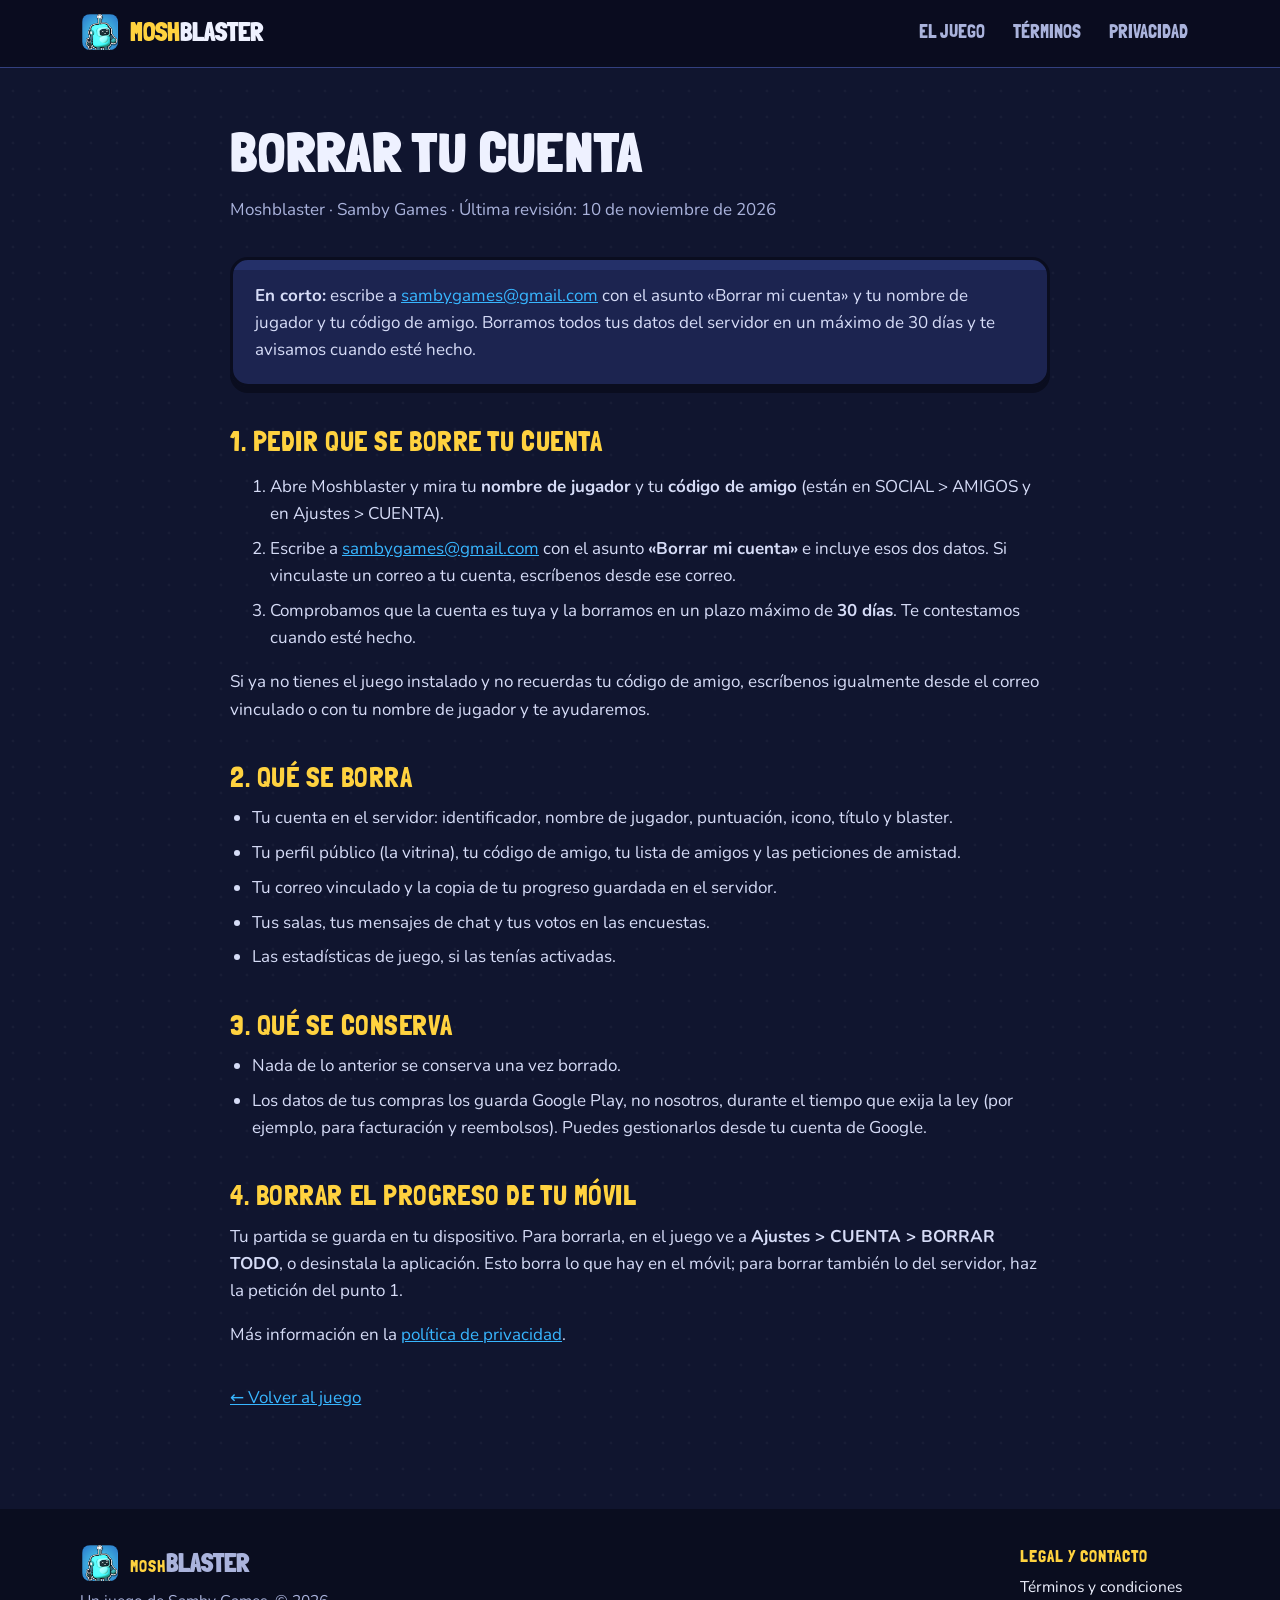
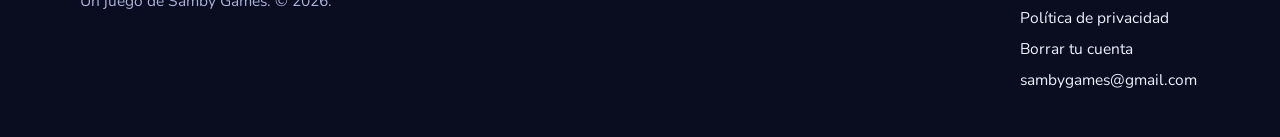
==== borrar-cuenta.html @ 6c648edc "Privacidad al dia y pagina para borrar la cuenta" ====
<!doctype html>
<html lang="es">
<head>
<meta charset="utf-8">
<meta name="viewport" content="width=device-width, initial-scale=1">
<title>Borrar tu cuenta · Moshblaster</title>
<meta name="description" content="Cómo borrar tu cuenta de Moshblaster y los datos asociados.">
<meta name="theme-color" content="#10152f">
<link rel="icon" href="img/favicon.png">
<link rel="preconnect" href="https://fonts.googleapis.com">
<link rel="preconnect" href="https://fonts.gstatic.com" crossorigin>
<link href="https://fonts.googleapis.com/css2?family=Londrina+Solid:wght@400;900&family=Nunito:wght@400;700&display=swap" rel="stylesheet">
<link rel="stylesheet" href="estilo.css">
</head>
<body>

<header class="barra">
  <div class="ancho">
    <a class="marca" href="index.html"><img src="img/favicon.png" alt=""><span><b>MOSH</b>BLASTER</span></a>
    <nav aria-label="Páginas">
      <a href="index.html">El juego</a>
      <a href="terminos.html">Términos</a>
      <a href="privacidad.html">Privacidad</a>
    </nav>
  </div>
</header>

<main class="legal">
  <div class="hoja">
    <h1>Borrar tu cuenta</h1>
    <p class="fecha">Moshblaster · Samby Games · Última revisión: 10 de noviembre de 2026</p>

    <div class="carta resumen">
      <p><b>En corto:</b> escribe a <a href="mailto:sambygames@gmail.com?subject=Borrar%20mi%20cuenta%20de%20Moshblaster">sambygames@gmail.com</a> con el asunto «Borrar mi cuenta» y tu nombre de jugador y tu código de amigo. Borramos todos tus datos del servidor en un máximo de 30 días y te avisamos cuando esté hecho.</p>
    </div>

    <h2>1. Pedir que se borre tu cuenta</h2>
    <ol>
      <li>Abre Moshblaster y mira tu <b>nombre de jugador</b> y tu <b>código de amigo</b> (están en SOCIAL &gt; AMIGOS y en Ajustes &gt; CUENTA).</li>
      <li>Escribe a <a href="mailto:sambygames@gmail.com?subject=Borrar%20mi%20cuenta%20de%20Moshblaster">sambygames@gmail.com</a> con el asunto <b>«Borrar mi cuenta»</b> e incluye esos dos datos. Si vinculaste un correo a tu cuenta, escríbenos desde ese correo.</li>
      <li>Comprobamos que la cuenta es tuya y la borramos en un plazo máximo de <b>30 días</b>. Te contestamos cuando esté hecho.</li>
    </ol>
    <p>Si ya no tienes el juego instalado y no recuerdas tu código de amigo, escríbenos igualmente desde el correo vinculado o con tu nombre de jugador y te ayudaremos.</p>

    <h2>2. Qué se borra</h2>
    <ul>
      <li>Tu cuenta en el servidor: identificador, nombre de jugador, puntuación, icono, título y blaster.</li>
      <li>Tu perfil público (la vitrina), tu código de amigo, tu lista de amigos y las peticiones de amistad.</li>
      <li>Tu correo vinculado y la copia de tu progreso guardada en el servidor.</li>
      <li>Tus salas, tus mensajes de chat y tus votos en las encuestas.</li>
      <li>Las estadísticas de juego, si las tenías activadas.</li>
    </ul>

    <h2>3. Qué se conserva</h2>
    <ul>
      <li>Nada de lo anterior se conserva una vez borrado.</li>
      <li>Los datos de tus compras los guarda Google Play, no nosotros, durante el tiempo que exija la ley (por ejemplo, para facturación y reembolsos). Puedes gestionarlos desde tu cuenta de Google.</li>
    </ul>

    <h2>4. Borrar el progreso de tu móvil</h2>
    <p>Tu partida se guarda en tu dispositivo. Para borrarla, en el juego ve a <b>Ajustes &gt; CUENTA &gt; BORRAR TODO</b>, o desinstala la aplicación. Esto borra lo que hay en el móvil; para borrar también lo del servidor, haz la petición del punto 1.</p>

    <p>Más información en la <a href="privacidad.html">política de privacidad</a>.</p>

    <p style="margin-top:36px"><a href="index.html">← Volver al juego</a></p>
  </div>
</main>
<footer>
  <div class="ancho">
    <div class="col marca-pie">
      <a class="marca" href="index.html"><img src="img/favicon.png" alt=""><span><b>MOSH</b>BLASTER</span></a>
      <span>Un juego de Samby Games. © 2026.</span>
    </div>
    <div class="col">
      <b>Legal y contacto</b>
      <a href="terminos.html">Términos y condiciones</a>
      <a href="privacidad.html">Política de privacidad</a>
      <a href="borrar-cuenta.html">Borrar tu cuenta</a>
      <a href="mailto:sambygames@gmail.com">sambygames@gmail.com</a>
    </div>
  </div>
</footer>

<script src="sitio.js"></script>
</body>
</html>
---- estilo.css ----
/* Moshblaster: el mismo objeto tallado que el juego. Silueta gorda, linea de
   tinta, cara con una faceta clara arriba y el grosor asomando por debajo. */
:root {
  --tinta: #0a0d1f;
  --noche: #10152f;
  --noche-2: #171e42;
  --panel: #1c2450;
  --panel-2: #243069;
  --linea: #33407f;
  --texto: #eef1ff;
  --suave: #aab3dc;
  --azul: #38b6ff;
  --azul-hondo: #1f7fd6;
  --amarillo: #ffd23f;
  --amarillo-hondo: #d99a12;
  --verde: #4ddc8c;
  --rojo: #ff5d6c;
  --morado: #a47bff;
  --naranja: #ff9a3d;
  --hielo: #8fe3ff;
  --radio: 18px;
  --titulo: "Londrina Solid", "Arial Black", Impact, sans-serif;
  --cuerpo: "Nunito", "Segoe UI", system-ui, sans-serif;
}

* { box-sizing: border-box; }
html { scroll-behavior: smooth; }
body {
  margin: 0;
  background: var(--noche);
  color: var(--texto);
  font-family: var(--cuerpo);
  font-size: 17px;
  line-height: 1.6;
  -webkit-font-smoothing: antialiased;
}
img { max-width: 100%; display: block; }
a { color: var(--azul); }
a:focus-visible, button:focus-visible { outline: 3px solid var(--amarillo); outline-offset: 3px; }

.ancho { width: min(1120px, 100% - 32px); margin-inline: auto; }

h1, h2, h3 { font-family: var(--titulo); font-weight: 900; letter-spacing: .02em; line-height: 1.05; margin: 0; text-wrap: balance; }
h2 { font-size: clamp(2rem, 5vw, 3.1rem); text-transform: uppercase; }
h3 { font-size: 1.55rem; text-transform: uppercase; font-weight: 400; }
p { margin: 0 0 1em; text-wrap: pretty; }

/* ---- barra de arriba ---- */
.barra {
  position: sticky; top: 0; z-index: 20;
  background: rgba(10, 13, 31, .92);
  backdrop-filter: blur(8px);
  border-bottom: 3px solid var(--tinta);
  box-shadow: 0 1px 0 var(--linea);
}
.barra .ancho { display: flex; align-items: center; gap: 18px; min-height: 64px; }
.marca { display: flex; align-items: center; gap: 10px; text-decoration: none; color: var(--texto); font-family: var(--titulo); font-size: 1.6rem; font-weight: 900; }
.marca img { width: 40px; height: 40px; border-radius: 10px; border: 2px solid var(--tinta); }
.marca b { color: var(--amarillo); font-weight: 900; }
.barra nav { margin-left: auto; display: flex; gap: 4px; flex-wrap: wrap; }
.barra nav a {
  color: var(--suave); text-decoration: none; font-family: var(--titulo); font-size: 1.15rem;
  text-transform: uppercase; padding: 6px 12px; border-radius: 10px;
}
.barra nav a:hover, .barra nav a[aria-current="page"] { color: var(--texto); background: var(--panel); }

/* ---- botones tallados ---- */
.boton {
  display: inline-flex; align-items: center; justify-content: center; gap: 10px;
  font-family: var(--titulo); font-weight: 900; font-size: 1.5rem; text-transform: uppercase; letter-spacing: .04em;
  text-decoration: none; color: var(--tinta);
  padding: 12px 28px; border-radius: 16px;
  border: 3px solid var(--tinta);
  background: linear-gradient(#ffe37a 0 46%, var(--amarillo) 46%);
  box-shadow: 0 6px 0 var(--amarillo-hondo), 0 6px 0 3px var(--tinta), 0 14px 22px rgba(0, 0, 0, .35);
  transition: transform .08s, box-shadow .08s;
  cursor: pointer;
}
.boton:hover { transform: translateY(2px); box-shadow: 0 4px 0 var(--amarillo-hondo), 0 4px 0 3px var(--tinta), 0 10px 16px rgba(0, 0, 0, .35); }
.boton:active { transform: translateY(6px); box-shadow: 0 0 0 var(--amarillo-hondo), 0 0 0 3px var(--tinta); }
.boton.azul { color: #fff; background: linear-gradient(#66c8ff 0 46%, var(--azul) 46%); box-shadow: 0 6px 0 var(--azul-hondo), 0 6px 0 3px var(--tinta), 0 14px 22px rgba(0, 0, 0, .35); text-shadow: 0 2px 0 rgba(10, 13, 31, .45); }
.boton.azul:hover { box-shadow: 0 4px 0 var(--azul-hondo), 0 4px 0 3px var(--tinta), 0 10px 16px rgba(0, 0, 0, .35); }
.boton.apagado { background: var(--panel-2); color: var(--suave); box-shadow: 0 6px 0 #151b3d, 0 6px 0 3px var(--tinta); cursor: default; pointer-events: none; }

/* ---- portada ---- */
.portada {
  position: relative; overflow: hidden;
  background:
    radial-gradient(90% 120% at 50% 0%, #53c4ff 0%, #2f8fe6 45%, #2468c9 100%);
  border-bottom: 4px solid var(--tinta);
}
.portada::before {
  /* los rayos del sol de la pegatina */
  content: ""; position: absolute; inset: -40% -20%;
  background: repeating-conic-gradient(from 0deg at 50% 62%, rgba(255, 255, 255, .09) 0 7deg, transparent 7deg 18deg);
  mask-image: radial-gradient(closest-side at 50% 62%, #000 20%, transparent 78%);
}
.portada .ancho { position: relative; display: grid; grid-template-columns: 1.05fr 1fr; gap: 24px; align-items: center; padding-block: 56px 64px; }
.rotulo { font-size: clamp(3.4rem, 10vw, 6.6rem); text-transform: uppercase; line-height: .86; }
.rotulo span { display: block; -webkit-text-stroke: 10px var(--tinta); paint-order: stroke fill; filter: drop-shadow(0 7px 0 var(--tinta)); }
.rotulo .mosh { color: var(--amarillo); }
.rotulo .blaster { color: #fff; }
.portada p.lema { font-size: 1.3rem; font-weight: 700; color: #fff; max-width: 30em; margin: 26px 0 28px; text-shadow: 0 2px 0 rgba(10, 13, 31, .35); }
.portada .botones { display: flex; gap: 16px; flex-wrap: wrap; align-items: center; }
.etiqueta { display: inline-block; font-family: var(--titulo); font-size: 1.05rem; text-transform: uppercase; letter-spacing: .08em; padding: 3px 12px; border-radius: 999px; border: 2px solid var(--tinta); background: var(--tinta); color: var(--amarillo); margin-bottom: 18px; }
.portada figure { margin: 0; }
.portada figure img { width: 100%; filter: drop-shadow(0 18px 0 rgba(10, 13, 31, .25)); mix-blend-mode: normal; border-radius: 26px; border: 4px solid var(--tinta); }

/* ---- cifras ---- */
.cifras { background: var(--tinta); border-bottom: 3px solid var(--tinta); }
.cifras ul { list-style: none; margin: 0; padding: 22px 0; display: grid; grid-template-columns: repeat(5, 1fr); gap: 12px; text-align: center; }
.cifras b { display: block; font-family: var(--titulo); font-weight: 900; font-size: clamp(2.2rem, 5vw, 3.2rem); line-height: 1; color: var(--amarillo); }
.cifras span { font-family: var(--titulo); text-transform: uppercase; letter-spacing: .06em; color: var(--suave); font-size: 1.05rem; }

/* ---- secciones ---- */
section { padding-block: 72px; }
section.clara { background: var(--noche-2); border-block: 3px solid var(--tinta); }
.cabecera { max-width: 46em; margin-bottom: 36px; }
.cabecera h2::after { content: ""; display: block; width: 72px; height: 8px; border-radius: 4px; background: var(--amarillo); border: 2px solid var(--tinta); margin-top: 14px; }
.cabecera p { color: var(--suave); font-size: 1.12rem; margin-top: 16px; }

.carta {
  position: relative;
  background: linear-gradient(var(--panel-2) 0 10px, var(--panel) 10px);
  border: 3px solid var(--tinta); border-radius: var(--radio);
  box-shadow: 0 6px 0 var(--tinta);
  padding: 22px 22px 20px;
}
.rejilla { display: grid; gap: 22px; }
.rejilla.tres { grid-template-columns: repeat(3, 1fr); }
.rejilla.dos { grid-template-columns: repeat(2, 1fr); }

.modo h3 { display: flex; align-items: center; gap: 12px; margin-bottom: 10px; }
.modo .ficha { flex: none; width: 46px; height: 46px; border-radius: 13px; border: 3px solid var(--tinta); display: grid; place-items: center; box-shadow: inset 0 -5px 0 rgba(10, 13, 31, .28), inset 0 4px 0 rgba(255, 255, 255, .28); }
.modo .ficha svg { width: 26px; height: 26px; fill: var(--tinta); }
.modo p { color: var(--suave); margin: 0; }
.modo .cuando { display: inline-block; margin-top: 14px; font-family: var(--titulo); font-size: 1rem; text-transform: uppercase; letter-spacing: .05em; color: var(--texto); background: var(--tinta); padding: 2px 10px; border-radius: 8px; }

/* ---- partido en dos: texto y captura ---- */
.partido { display: grid; grid-template-columns: 1fr 1.15fr; gap: 40px; align-items: center; }
.partido.alreves > :first-child { order: 2; }
.partido ul { padding-left: 0; list-style: none; margin: 18px 0 0; display: grid; gap: 12px; }
.partido li { padding-left: 34px; position: relative; color: var(--suave); }
.partido li b { color: var(--texto); }
.partido li::before { content: ""; position: absolute; left: 0; top: .28em; width: 18px; height: 18px; border-radius: 6px; background: var(--amarillo); border: 3px solid var(--tinta); transform: rotate(45deg); }

.captura { margin: 0; border: 3px solid var(--tinta); border-radius: var(--radio); overflow: hidden; background: var(--tinta); box-shadow: 0 8px 0 var(--tinta), 0 20px 34px rgba(0, 0, 0, .4); }
.captura img { width: 100%; aspect-ratio: 16 / 9; object-fit: cover; }
.captura.recorte img { aspect-ratio: 16 / 7.9; object-position: top; }
.captura figcaption { font-family: var(--titulo); text-transform: uppercase; letter-spacing: .05em; font-size: 1.05rem; padding: 8px 14px; color: var(--suave); background: var(--tinta); }
button.captura { padding: 0; cursor: zoom-in; display: block; width: 100%; color: inherit; font: inherit; text-align: left; }
button.captura:hover img { filter: brightness(1.08); }

/* ---- elementos ---- */
.elementos { display: flex; flex-wrap: wrap; gap: 10px; margin-top: 18px; }
.elementos span { font-family: var(--titulo); text-transform: uppercase; font-size: 1.1rem; letter-spacing: .05em; padding: 4px 14px; border-radius: 999px; border: 3px solid var(--tinta); color: var(--tinta); box-shadow: 0 3px 0 var(--tinta); }

/* ---- preguntas ---- */
details { background: var(--panel); border: 3px solid var(--tinta); border-radius: 14px; box-shadow: 0 4px 0 var(--tinta); }
details + details { margin-top: 14px; }
summary { cursor: pointer; list-style: none; padding: 14px 52px 14px 20px; font-family: var(--titulo); font-size: 1.35rem; text-transform: uppercase; position: relative; }
summary::-webkit-details-marker { display: none; }
summary::after { content: "+"; position: absolute; right: 18px; top: 50%; translate: 0 -50%; font-size: 1.9rem; color: var(--amarillo); }
details[open] summary::after { content: "–"; }
details > div { padding: 0 20px 6px; color: var(--suave); }

/* ---- llamada final ---- */
.final { text-align: center; background: radial-gradient(80% 140% at 50% 0%, #2f8fe6, #1f4fae); border-top: 4px solid var(--tinta); }
.final img.icono { width: 132px; height: 132px; margin: 0 auto 22px; border-radius: 30px; border: 4px solid var(--tinta); box-shadow: 0 8px 0 var(--tinta); }
.final p { max-width: 36em; margin: 14px auto 28px; color: #eaf5ff; font-weight: 700; }
.final .nota { font-size: .95rem; font-weight: 400; margin-top: 22px; color: #d5e8ff; }

/* ---- pie ---- */
footer { background: var(--tinta); padding: 34px 0 44px; color: var(--suave); font-size: .97rem; }
footer .ancho { display: flex; flex-wrap: wrap; gap: 14px 30px; align-items: center; }
footer nav { display: flex; flex-wrap: wrap; gap: 6px 22px; margin-left: auto; }
footer a { color: var(--texto); text-decoration: none; }
footer a:hover { text-decoration: underline; }

/* ---- paginas legales ---- */
.legal { padding-block: 56px 80px; }
.legal .hoja { width: min(820px, 100% - 32px); margin-inline: auto; }
.legal h1 { font-size: clamp(2.3rem, 6vw, 3.5rem); text-transform: uppercase; }
.legal .fecha { color: var(--suave); margin: 14px 0 34px; }
.legal h2 { font-size: 1.75rem; font-weight: 400; margin: 40px 0 12px; color: var(--amarillo); }
.legal h3 { font-size: 1.25rem; margin: 22px 0 6px; }
.legal p, .legal li { color: #d6dcf7; }
.legal ul { padding-left: 1.3em; margin: 0 0 1em; }
.legal li { margin-bottom: .45em; }
.legal .resumen { margin-bottom: 8px; }
.legal .resumen p:last-child { margin: 0; }
.legal table { width: 100%; border-collapse: collapse; margin: 8px 0 18px; font-size: .97rem; }
.legal th, .legal td { text-align: left; vertical-align: top; padding: 10px 12px; border: 2px solid var(--tinta); }
.legal th { background: var(--panel-2); font-family: var(--titulo); font-weight: 400; text-transform: uppercase; letter-spacing: .04em; }
.legal td { background: var(--panel); color: #d6dcf7; }
.tabla { overflow-x: auto; }

/* ---- visor de capturas ---- */
dialog.visor { border: 4px solid var(--tinta); border-radius: 20px; padding: 0; background: var(--tinta); max-width: min(1280px, 96vw); }
dialog.visor::backdrop { background: rgba(5, 7, 18, .86); }
dialog.visor img { width: 100%; cursor: zoom-out; }

@media (max-width: 900px) {
  .portada .ancho, .partido { grid-template-columns: 1fr; }
  .partido.alreves > :first-child { order: 0; }
  .portada .ancho { padding-block: 36px 44px; }
  .rejilla.tres { grid-template-columns: repeat(2, 1fr); }
  .cifras ul { grid-template-columns: repeat(3, 1fr); row-gap: 20px; }
  section { padding-block: 52px; }
}
@media (max-width: 620px) {
  body { font-size: 16px; }
  .rejilla.tres, .rejilla.dos { grid-template-columns: 1fr; }
  .barra .ancho { flex-wrap: wrap; padding-block: 8px; gap: 4px 12px; }
  .barra nav { margin-left: 0; width: 100%; overflow-x: auto; flex-wrap: nowrap; }
  .barra nav a { padding: 4px 9px; font-size: 1.05rem; white-space: nowrap; }
  .rotulo span { -webkit-text-stroke-width: 7px; }
  .boton { font-size: 1.3rem; padding: 11px 20px; }
  footer nav { margin-left: 0; }
}
@media (prefers-reduced-motion: reduce) {
  html { scroll-behavior: auto; }
  .boton { transition: none; }
}

/* ======================= segunda pasada: mas juguete ======================= */

/* fondo con puntos, como el papel de una caja de juguetes */
body { background-image: radial-gradient(rgba(255, 255, 255, .035) 1.5px, transparent 1.6px); background-size: 26px 26px; }

/* la portada gana pegatinas sueltas y un borde ondulado */
.portada { padding-bottom: 34px; }
.portada .ancho { z-index: 2; }
.portada figure { position: relative; transform: rotate(2deg); animation: flota 6s ease-in-out infinite; }
.portada .pegatina { position: absolute; width: 104px; height: 104px; border-radius: 26px; border: 4px solid #fff; outline: 4px solid var(--tinta); box-shadow: 0 8px 0 rgba(10, 13, 31, .35); animation: flota 5s ease-in-out infinite; }
.portada .pegatina.uno { left: -34px; bottom: -30px; transform: rotate(-12deg); animation-delay: -1.5s; }
.portada .pegatina.dos { right: -22px; top: -36px; transform: rotate(10deg); animation-delay: -3s; }
@keyframes flota { 0%, 100% { translate: 0 0; } 50% { translate: 0 -10px; } }
.portada .ola { position: absolute; left: 0; right: 0; bottom: -1px; height: 38px; z-index: 1; display: block; width: 100%; }
.sellos { display: flex; flex-wrap: wrap; gap: 10px; margin-top: 26px; padding: 0; list-style: none; }
.sellos li { font-family: var(--titulo); text-transform: uppercase; letter-spacing: .05em; font-size: 1.05rem; color: var(--tinta); background: #fff; border: 3px solid var(--tinta); border-radius: 999px; padding: 2px 14px; box-shadow: 0 3px 0 var(--tinta); }
.sellos li:nth-child(2) { background: var(--verde); }
.sellos li:nth-child(3) { background: var(--amarillo); }

/* la cinta que corre con los nombres de los modos */
.cinta { background: var(--amarillo); border-block: 4px solid var(--tinta); overflow: hidden; transform: rotate(-1.2deg) scale(1.03); margin-block: -6px 0; position: relative; z-index: 3; }
.cinta div { display: flex; gap: 38px; width: max-content; padding: 8px 0; animation: corre 36s linear infinite; }
.cinta span { font-family: var(--titulo); font-weight: 900; font-size: 1.5rem; text-transform: uppercase; color: var(--tinta); white-space: nowrap; }
.cinta span::after { content: "★"; margin-left: 38px; }
@keyframes corre { to { transform: translateX(-50%); } }

/* cifras con su chapa */
.cifras ul { padding: 30px 0; }
.cifras li { background: var(--noche-2); border: 3px solid var(--linea); border-radius: 16px; padding: 14px 8px 12px; }

/* cartas de modo: banda de color y numero grande */
.modo { padding-top: 30px; transition: transform .15s; overflow: hidden; }
.modo::before { content: ""; position: absolute; inset: 0 0 auto 0; height: 12px; background: var(--c, var(--amarillo)); border-bottom: 3px solid var(--tinta); }
.modo::after { content: attr(data-n); position: absolute; right: 12px; bottom: -22px; font-family: var(--titulo); font-weight: 900; font-size: 7rem; line-height: 1; color: rgba(255, 255, 255, .05); pointer-events: none; }
.modo:hover { transform: translateY(-5px) rotate(-.6deg); }

/* capturas como pantallas de movil, un poco torcidas */
.captura { border-width: 4px; border-radius: 26px; outline: 3px solid var(--linea); outline-offset: -9px; transition: transform .18s; }
.partido .captura { transform: rotate(1.6deg); }
.partido.alreves .captura { transform: rotate(-1.6deg); }
.rejilla.dos .captura:nth-child(odd) { transform: rotate(-.8deg); }
.rejilla.dos .captura:nth-child(even) { transform: rotate(.8deg); }
button.captura:hover { transform: rotate(0) scale(1.02); }

/* seccion "juego justo" */
.justo .carta h3 { margin-bottom: 8px; display: flex; gap: 12px; align-items: center; }
.justo .carta p { color: var(--suave); margin: 0; }
.justo .emoji { flex: none; width: 52px; height: 52px; border-radius: 50%; border: 3px solid var(--tinta); display: grid; place-items: center; font-family: var(--titulo); font-weight: 900; font-size: 1.6rem; color: var(--tinta); box-shadow: inset 0 -5px 0 rgba(10, 13, 31, .25), inset 0 4px 0 rgba(255, 255, 255, .3); }
.aviso { margin-top: 22px; padding: 14px 18px; border-radius: 14px; border: 3px dashed var(--linea); color: var(--suave); font-size: .97rem; }
.aviso b { color: var(--texto); }

/* pie con columnas */
footer .ancho { align-items: flex-start; }
footer .col { display: grid; gap: 6px; min-width: 180px; }
footer .col b { font-family: var(--titulo); font-weight: 400; text-transform: uppercase; letter-spacing: .06em; color: var(--amarillo); font-size: 1.05rem; }
footer .col.marca-pie { margin-right: auto; max-width: 340px; }
footer .col.marca-pie span { color: var(--suave); }

/* lo que entra al hacer scroll */
.entra { opacity: 0; transform: translateY(26px); transition: opacity .5s, transform .5s; }
.entra.visto { opacity: 1; transform: none; }

@media (max-width: 900px) {
  .portada .pegatina { width: 78px; height: 78px; border-radius: 20px; }
  .portada .pegatina.uno { left: -8px; }
  .portada .pegatina.dos { right: -6px; }
}
@media (prefers-reduced-motion: reduce) {
  .portada figure, .portada .pegatina, .cinta div { animation: none; }
  .entra { opacity: 1; transform: none; transition: none; }
}

/* lo torcido no debe ensanchar la pagina, y una imagen con width y height
   en el HTML no debe quedarse con su alto de origen */
html, body { overflow-x: clip; }
img { height: auto; }

/* ---- Lote 111: lo nuevo, con el mismo estilo ---- */
.antetitulo { display: inline-block; font-family: var(--titulo); text-transform: uppercase; letter-spacing: .14em; font-size: 1rem; color: var(--amarillo); margin-bottom: 8px; }
.boton.mini { font-size: 1.05rem; padding: 6px 16px; margin-left: 10px; }
.rejilla.cuatro { grid-template-columns: repeat(4, 1fr); }
.rejilla.una { grid-template-columns: 1fr; }
.carta.estrella { display: grid; grid-template-columns: 1.25fr 1fr; gap: 34px; align-items: center; margin-bottom: 26px; border-color: var(--c); background: linear-gradient(135deg, color-mix(in srgb, var(--c) 26%, var(--panel)), var(--panel)); }
.carta.estrella h3 { display: flex; align-items: center; gap: 12px; font-size: clamp(2rem, 4vw, 2.8rem); margin: 8px 0 12px; }
.carta.estrella .ficha { flex: none; width: 54px; height: 54px; border-radius: 14px; border: 3px solid var(--tinta); display: grid; place-items: center; }
.carta.estrella .ficha svg { width: 30px; height: 30px; fill: var(--tinta); }
.sello-modo { display: inline-block; font-family: var(--titulo); text-transform: uppercase; letter-spacing: .06em; background: var(--c); color: var(--tinta); border: 2px solid var(--tinta); padding: 2px 12px; border-radius: 8px; }
.puntos { list-style: none; padding: 0; margin: 14px 0 0; display: grid; gap: 10px; }
.puntos li { position: relative; padding-left: 30px; color: var(--suave); }
.puntos li::before { content: ""; position: absolute; left: 0; top: .3em; width: 16px; height: 16px; border-radius: 5px; background: var(--c); border: 3px solid var(--tinta); transform: rotate(45deg); }
.carta.mini h3 { display: flex; align-items: center; gap: 12px; margin-bottom: 8px; }
.carta.mini .ficha { flex: none; width: 42px; height: 42px; border-radius: 12px; border: 3px solid var(--tinta); display: grid; place-items: center; }
.carta.mini .ficha svg { width: 24px; height: 24px; fill: var(--tinta); }
.carta.mini p { margin: 0; color: var(--suave); }
.modo { transition: transform .2s ease; }
.modo:hover { transform: translateY(-4px); }
@media (max-width: 980px) {
  .rejilla.cuatro { grid-template-columns: repeat(2, 1fr); }
  .carta.estrella { grid-template-columns: 1fr; }
  .boton.mini { display: none; }
}
@media (max-width: 560px) { .rejilla.cuatro { grid-template-columns: 1fr; } }
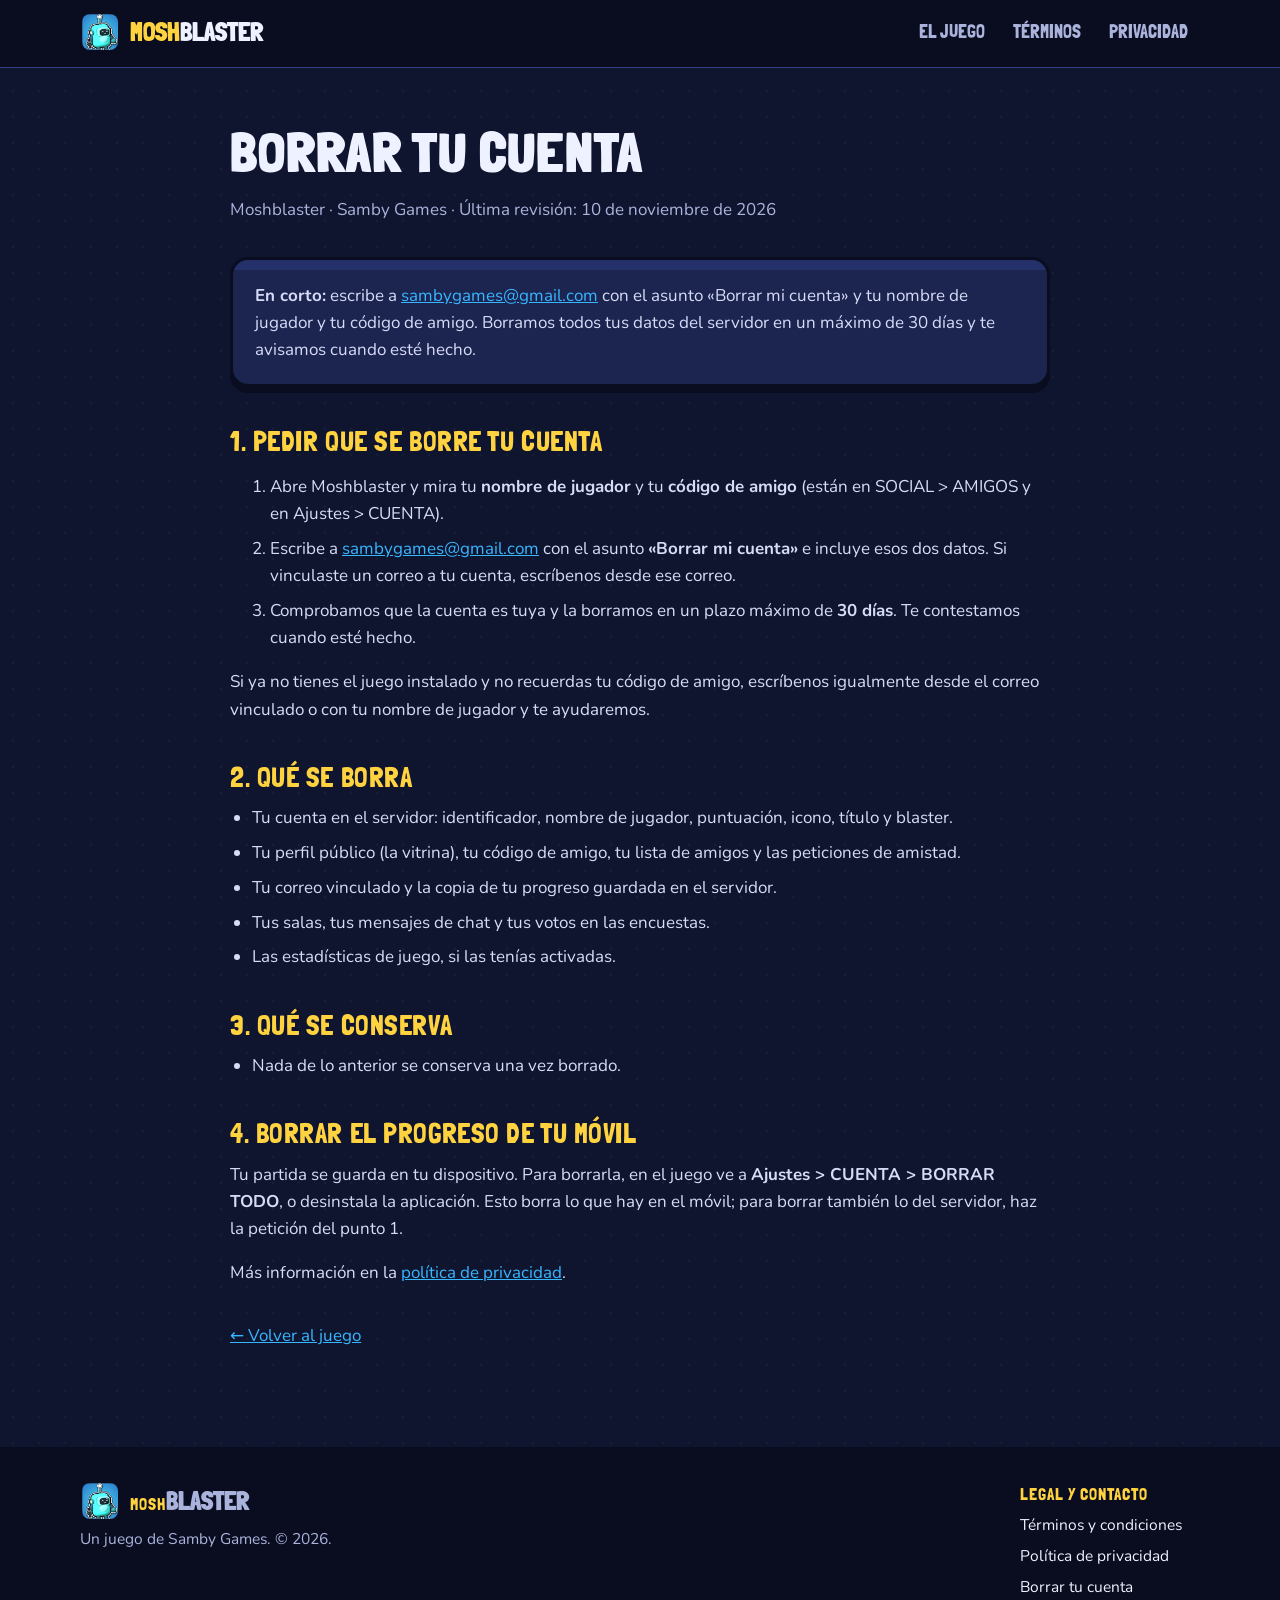
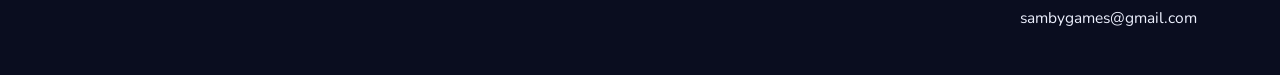
==== commit 543691ce: "Web al dia: sin compras ni anuncios por ahora, y la cuenta se recupera con el correo" ====
--- a/borrar-cuenta.html
+++ b/borrar-cuenta.html
@@ -54,7 +54,6 @@
     <h2>3. Qué se conserva</h2>
     <ul>
       <li>Nada de lo anterior se conserva una vez borrado.</li>
-      <li>Los datos de tus compras los guarda Google Play, no nosotros, durante el tiempo que exija la ley (por ejemplo, para facturación y reembolsos). Puedes gestionarlos desde tu cuenta de Google.</li>
     </ul>
 
     <h2>4. Borrar el progreso de tu móvil</h2>
